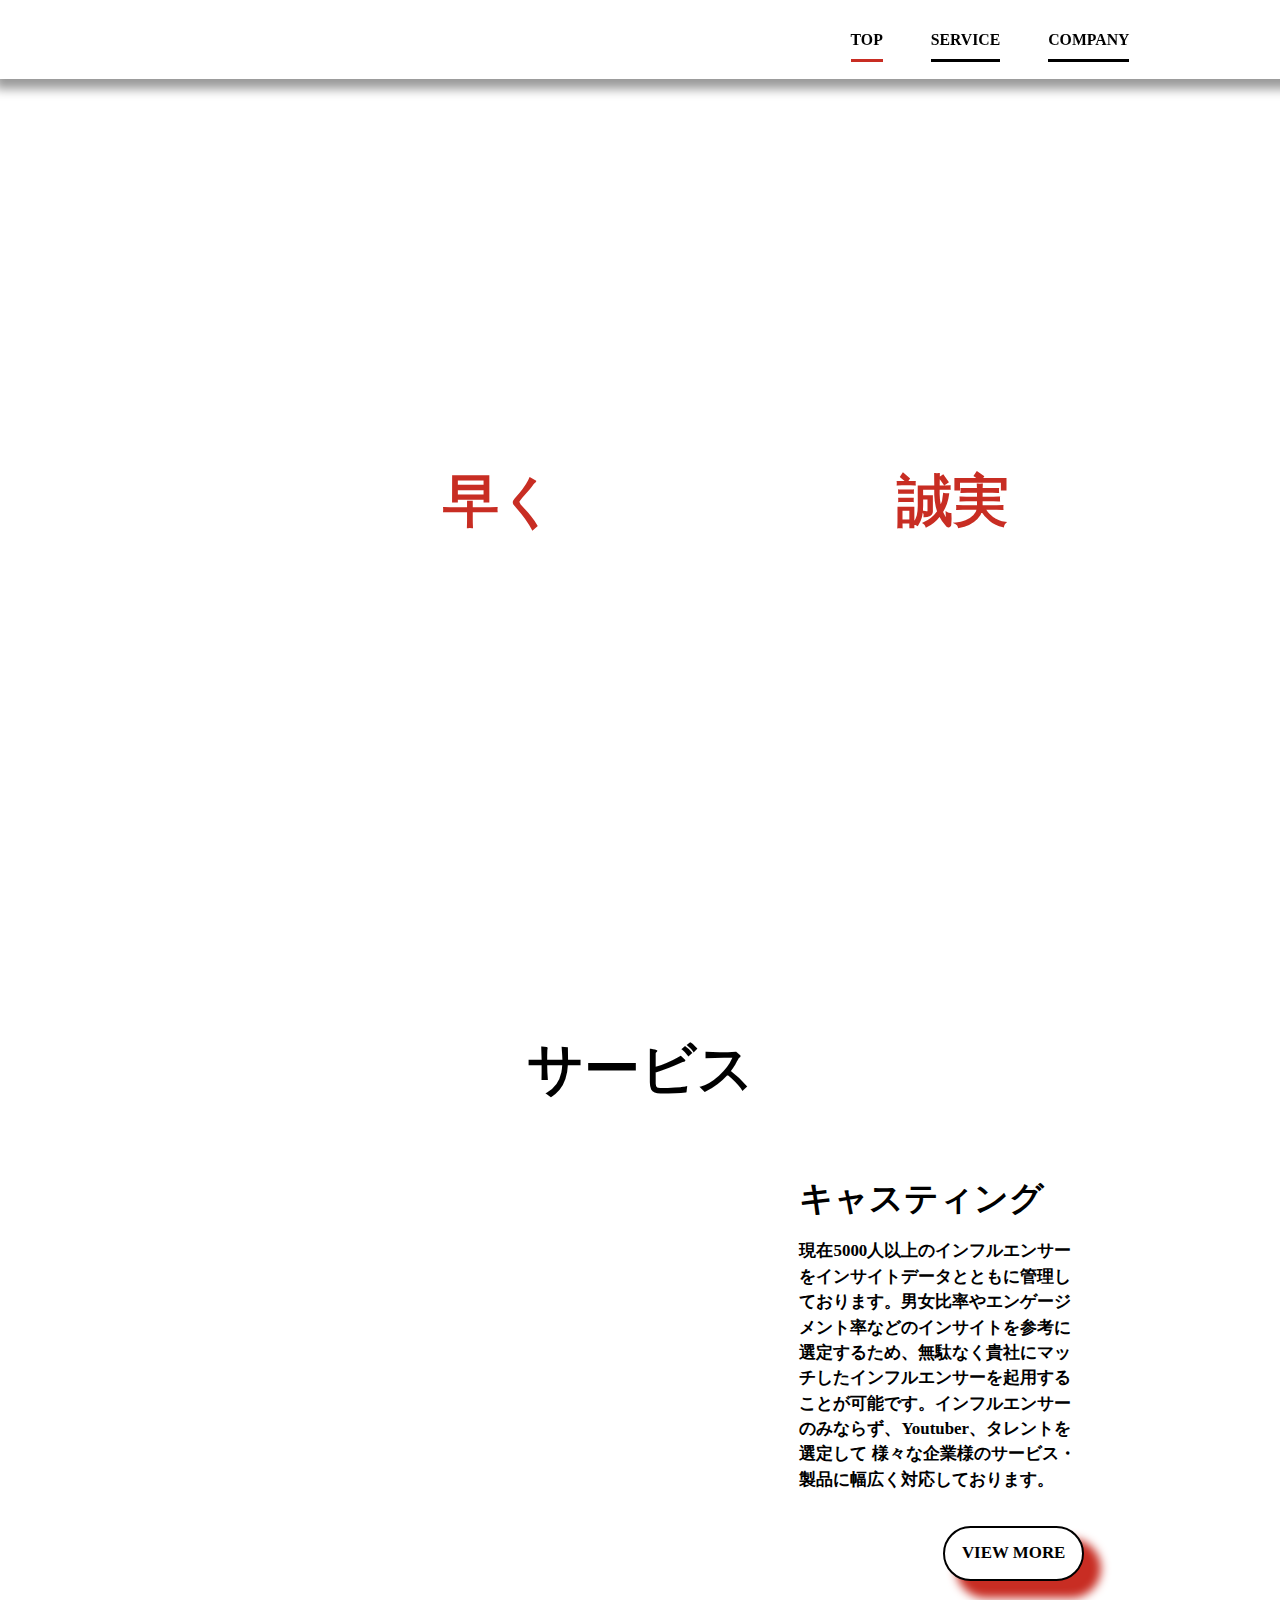
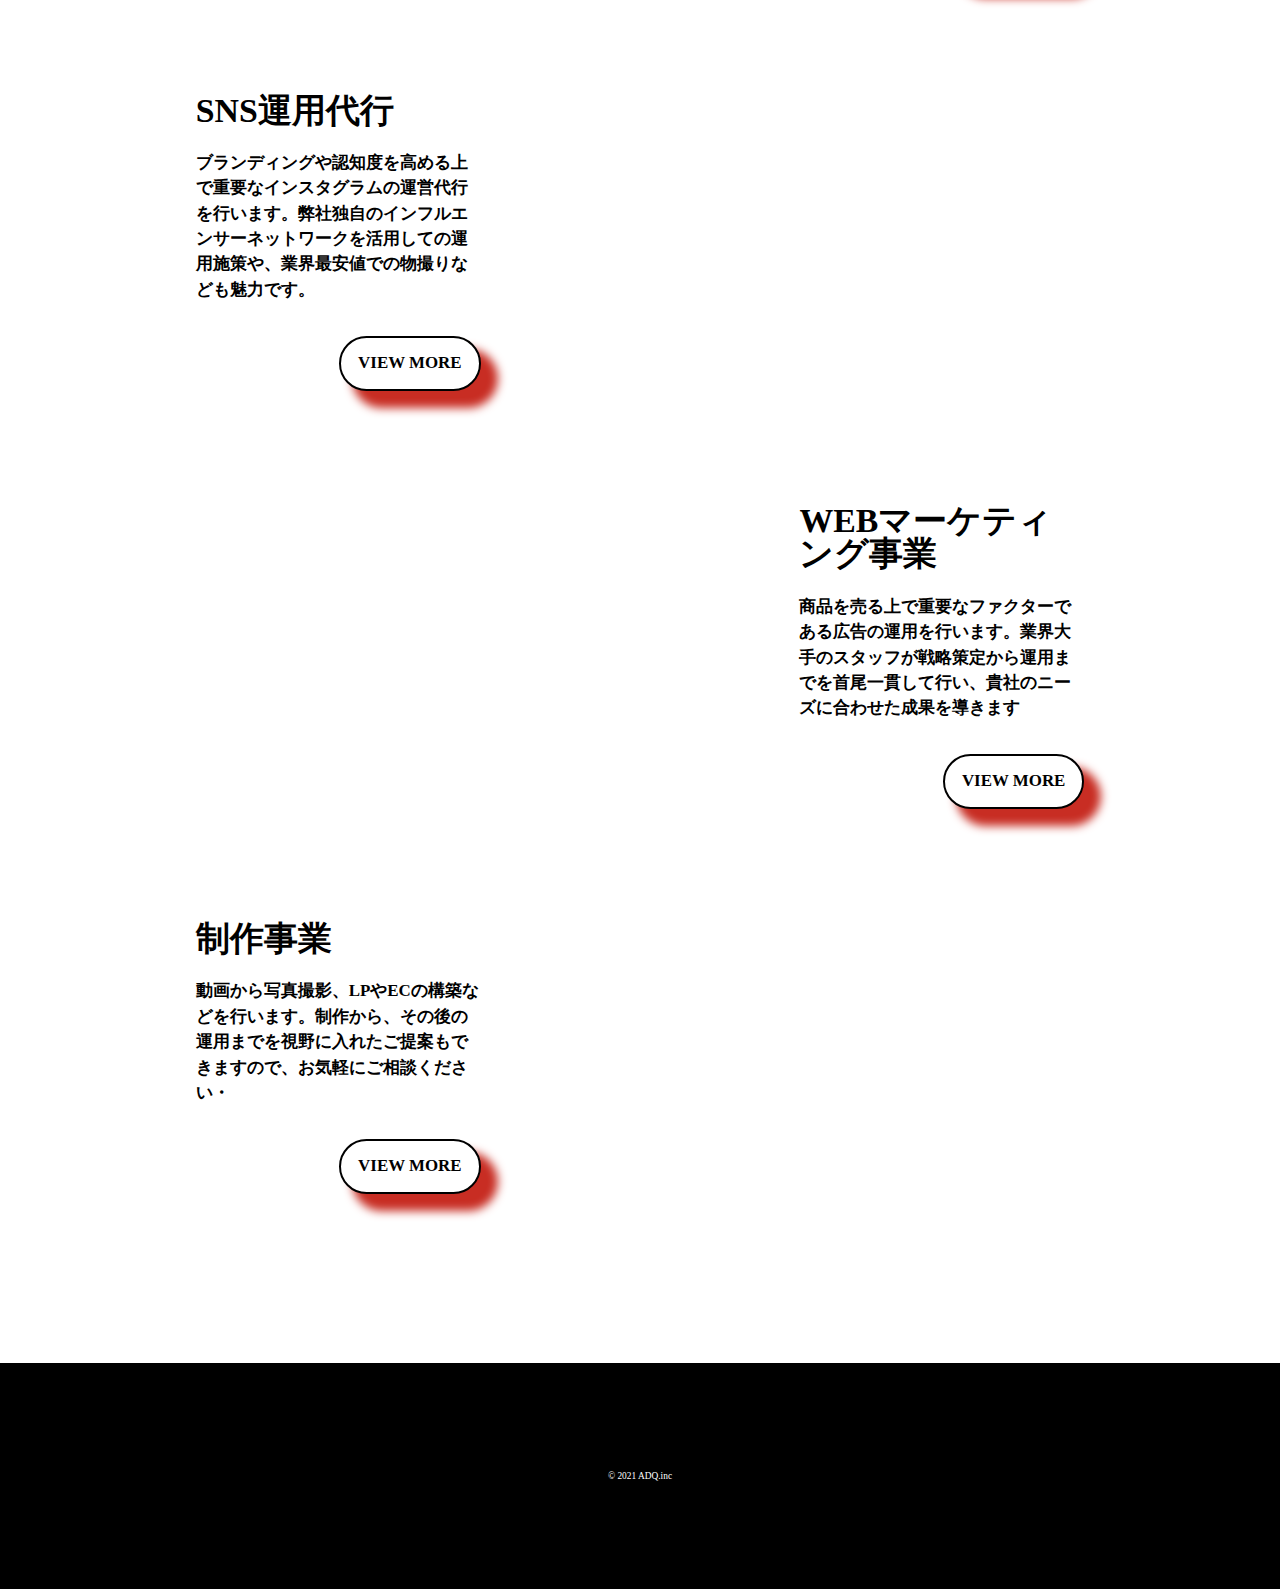
==== layout/index.html @ 3f6ce28a "Add .css file" ====
<!DOCTYPE html>
<html lang="ja">

<head>
  <meta charset="UTF-8">
  <meta name="viewport" content="width=device-width, initial-scale=1.0">
  <title>ADQ.inc</title>
  <link rel="stylesheet" href="../css/Normalize.css">
  <link rel="stylesheet" href="../css/base.css">
  <link rel="stylesheet" href="../css/marker-animation.css">
  <link rel="stylesheet" href="../css/header.css">
  <link rel="stylesheet" href="../css/footer.css">
  <link rel="stylesheet" href="../css/test-styles.css">
  <link href="https://use.fontawesome.com/releases/v5.6.1/css/all.css" rel="stylesheet">
  <script src="https://ajax.googleapis.com/ajax/libs/jquery/1.11.0/jquery.min.js"></script>
  <script src="../js/main.js"></script>
</head>

<body>
  <header>
    <div class="container">
      <a href="#" class="logo">
        <img src="../img/header-logo.jpg" alt="">
      </a>
      <nav class="header-nav">
        <li><a class="now-page" href="">TOP</a></li>
        <li class="dropdown-btn">
          <a href="#service-wrapper">SERVICE</a>
        </li>
        <li><a href="">COMPANY</a></li>
      </nav>
    </div>
  </header>

  <main>
    <!-- トップビュー -->
    <div class="top-view">
      <div class="top-container">
        <video autoplay playsinline autoplay loop muted poster="img/sample.png">
          <source src="../video/sample.mp4" type="video/mp4" />
          <img src="../img/sample.png">
        </video>
        <div class="ttls">
          <h1 class="ttl">どこよりも<span class="emphasis">早く</span>、どこよりも<span class="emphasis">誠実</span>に。</h1>
          <p class="sub-ttl">ハイクオリティなサービスを世界一丁寧に。</p>
        </div>
      </div>
    </div>

    <div id="service-wrapper" class="service-wrapper">
      <!-- サービスタイトル -->
      <div class="service-ttl-wrapper">
        <div class="container">
          <h1 class="service-ttl marker-animation">サービス</h1>
        </div>
      </div>

      <!-- キャスティング -->
      <section id="casting" class="service odd casting">
        <div class="container">
          <div class="content">
            <img class="content-left" src="../img/sample.png" alt="">
            <div class="content-right">
              <h2 class="ttl marker-animation">キャスティング</h2>
              <p class="description">
                現在5000人以上のインフルエンサーをインサイトデータとともに管理しております。男女比率やエンゲージメント率などのインサイトを参考に選定するため、無駄なく貴社にマッチしたインフルエンサーを起用することが可能です。インフルエンサーのみならず、Youtuber、タレントを選定して
                様々な企業様のサービス・製品に幅広く対応しております。</p>
              <a class="btn" href="#">VIEW MORE</a>
            </div>
          </div>
        </div>
      </section>

      <!-- SNS運用代行 -->
      <section id="sns" class="service even sns">
        <div class="container">
          <div class="content">
            <img class="content-left" src="../img/sample.png" alt="">
            <div class="content-right">
              <h2 class="ttl marker-animation">SNS運用代行</h2>
              <p class="description">
                ブランディングや認知度を高める上で重要なインスタグラムの運営代行を行います。弊社独自のインフルエンサーネットワークを活用しての運用施策や、業界最安値での物撮りなども魅力です。</p>
              <a class="btn" href="#">VIEW MORE</a>
            </div>
          </div>
        </div>
      </section>

      <!-- 広告運用 -->
      <section id="advertising-operation" class="service odd advertising-operation">
        <div class="container">
          <div class="content">
            <img class="content-left" src="../img/sample.png" alt="">
            <div class="content-right">
              <h2 class="ttl marker-animation">WEBマーケティング事業</h2>
              <p class="description">商品を売る上で重要なファクターである広告の運用を行います。業界大手のスタッフが戦略策定から運用までを首尾一貫して行い、貴社のニーズに合わせた成果を導きます</p>
              <a class="btn" href="#">VIEW MORE</a>
            </div>
          </div>
        </div>
      </section>

      <!-- 広告制作事業 -->
      <section id="advertising-production" class="service even advertising-production">
        <div class="container">
          <div class="content">
            <img class="content-left" src="../img/sample.png" alt="">
            <div class="content-right">
              <h2 class="ttl marker-animation">制作事業</h2>
              <p class="description">
                動画から写真撮影、LPやECの構築などを行います。制作から、その後の運用までを視野に入れたご提案もできますので、お気軽にご相談ください・</p>
              <a class="btn" href="#">VIEW MORE</a>
            </div>
          </div>
        </div>
      </section>
    </div>

  </main>
  <footer>
    <div class="wrapper">
      <p><small>&copy; 2021 ADQ.inc</small></p>
    </div>
  </footer>
</body>

</html>
---- css/base.css ----
@charset "utf-8";

:root {
  --header-shadow: rgba(0,0,0,0.4);
  --font-color-1: #000;
  --font-color-2: #fff;
  --main-color: rgb(200,45,35);
  --main-background-color: #fce2b1;
  /* --base-color: #000; */
  --base-color: #fff;
  font-size: 70.5%;
}

html { box-sizing: border-box; }

*, *:before, *:after { box-sizing: inherit; }

* {
  margin: 0;
  padding: 0;
  line-height: 100%;
  border: none;
}

body {
  font-family: 'IM Fell DW Pica SC', serif;
}

.container{
  width: 80%;
  margin: 0 auto;
}
---- css/marker-animation.css ----
/* アニメーション */
.marker-animation.active{
  background-position: -100% 1.3em;
}

.marker-animation {
  background-image: -webkit-linear-gradient(left, transparent 50%, rgb(200,45,35) 50%);
  background-image: -moz-linear-gradient(left, transparent 50%, rgb(200,45,35) 50%);
  background-image: -ms-linear-gradient(left, transparent 50%, rgb(200,45,35) 50%);
  background-image: -o-linear-gradient(left, transparent 50%, rgb(200,45,35) 50%);
  background-image: linear-gradient(left, transparent 50%, rgb(200,45,35) 50%);
  background-repeat: repeat-x;
  background-size: 200% .2em;
  background-position: 0 1.3em;
  transition: all 0.7s ease-in-out 0.7s;
}
---- css/header.css ----
/* ヘッダー */
header{
  width:100%;
  position: fixed;
  z-index: 100;
  top: 0;
  left: 0;
  background-color: var(--base-color);
  box-shadow: 5px 0 10px 10px var(--header-shadow);
}

header > .container{
  height:7rem;
  display:flex;
  justify-content: space-between;
  align-items:center;
}

/* ロゴ */
.logo img{
  height: 5rem;
}

/* ヘッダーナビ */
.header-nav li{
  display: inline-block;
  padding:0 2rem;
  list-style: none;
}

.header-nav a {
  display: inline-block;
  font-size: 1.4rem;
  color:var(--font-color-1);
  position: relative;
  text-decoration: none;
  line-height: 4rem;
  font-weight: bold;
}

.header-nav a::before {
  position: absolute;
  bottom: 0;
  left: 0;
  content: '';
  width: 100%;
  height: 3px;
  background: var(--font-color-1);
  transform: scale(1, 1);
  transform-origin: right top;
  transition: transform 0.3s;
}

.header-nav a:hover::before{
  transform: scale(0, 1);
  transform-origin: left top;
}

.header-nav a::after {
  position: absolute;
  bottom: 0;
  left: 0;
  content: '';
  width: 100%;
  height: 3px;
  background: var(--main-color);
  transform: scale(0, 1);
  transform-origin: right top;
  transition: transform 0.3s;
}

.header-nav a:hover::after{
  transform: scale(1, 1);
  transform-origin: left top;
}

a.now-page::before {
  background: var(--main-color);
}

a.now-page::after {
  background: var(--font-color-1);
}


.fa-angle-down {
  margin-left: 1rem;
}
---- css/footer.css ----
/* フッター */
footer{
  height: 20rem;
  background-color:var(--font-color-1);
  color:var(--font-color-2);
  -webkit-transform: translate3d(0,0,0);
}
footer > .wrapper{
  height: 100%;
  display: flex;
  flex-direction: column;
  justify-content: center;
  align-items: center;
}
---- css/test-styles.css ----
/* トップビュー */

.top-container {
  padding-top: 7rem;
  width: 100vw;
  height: 100vh;
}

.top-view video {
  position: fixed;
  z-index: -100;
  left: 0;
  top: 7rem;
  width: 100vw;
  height: 100vh;
  object-fit: cover;
 }

 .top-view .ttls{
  position: fixed;
  left: 0;
  top: 7rem;
  width: 100vw;
  height: 100vh;
  z-index: -99;
  display: flex;
  flex-direction: column;
  justify-content: center;
  align-items: center;
  text-align:center;
  margin: auto;
  color: var(--font-color-2);
}

.top-view .ttl {
  font-size: min(5.5vw,5rem);
  margin: 0 0 2rem;
 }

.top-view .ttl .emphasis {
  color: var(--main-color);
}

.top-view .sub-ttl{
  text-align: center;
  letter-spacing: 0.4vw;
  font-size: min(3.5vw,3rem);
}

/* サービス */
.service-wrapper {
  padding: 10rem 0;
  background-color: var(--base-color);
}
/* サービスタイトル */
.service-ttl-wrapper {
  background-color: var(--base-color);
}

.service-ttl-wrapper .container {
  display: flex;
  justify-content: center;
  align-items: center;
}

.service-ttl {
  color: var(--font-color-1);
  display: inline;
  font-size: 5rem;
  line-height: 10rem;
}

.service-ttl::after {
  position: absolute;
  top: 2.5rem;
  left: 0;
  content: '';
  width: 100%;
  height: 3px;
  background: var(--main-color);
}

/* コンテンツs */
.service {
  width: 100%;
  padding: 5rem;
  display: flex;
  flex-direction: column;
  justify-content: center;
  background-color: var(--base-color);
}

.service .container {
  display: flex;
  flex-direction: column;
  justify-content: space-evenly;
  align-items: center;
}

.service .content {
  display: flex;
  justify-content: center;
  align-items: center;
  width: 100%;
}

.odd .content {
  flex-direction: row;
}

.even .content {
  flex-direction: row-reverse;
}

.service .content-left {
  width: 55%;
  border-radius: 10px;
}

.service .content-right {
  height: 100%;
  width: 45%;
  display: flex;
  flex-direction: column;
  justify-content: center;
}

.odd .content-right {
  padding: 0 2rem 0 10rem;
}

.even .content-right {
  padding: 0 10rem 0 2rem;
}

.service .ttl {
  text-align: left;
  font-size: 3rem;
  color: var(--font-color-1);
  padding-bottom: 2rem;
}

.service .description {
  text-align: left;
  font-size: 1.5rem;
  font-weight: bold;
  line-height: 1.5;
  color: var(--font-color-1);
  padding-bottom: 3rem;
}

.service .btn {
  display: inline-block;
  border: 2px solid var(--font-color-1);
  border-radius: 5rem;
  background-color: var(--base-color);
  font-weight: bold;
  color: var(--font-color-1);
  line-height: 4.5rem;
  padding: 0 1.5rem;
  margin: 0 0 0 auto;
  font-size: 1.5rem;
  text-decoration: none;
  box-shadow: 15px 15px 10px 2px var(--main-color);
}

.effect-fade {
  opacity: 0;
  transform: translate(0, 45px);
  transition: all 300ms;
}

.effect-fade.effect-scroll {
  opacity: 1;
  transform: translate(0, 0);
}

@media screen and (max-width:780px) {
  :root {
  font-size: 72.5%;
  }

  .container{
    width: 85%;
  }

  .service-wrapper {
    padding: 5rem 0;
  }

  .service {
    padding: 0;
  }

  .service .content {
    flex-direction: column;
  }

  .service .content-left {
    width: 100%;
  }

  .service .content-right {
    width: 100%;
    padding: 5rem 0;
  }
}

@media screen and (max-width:450px) {
  :root {
    font-size: 55%;
  }

  .header-nav li{
    padding:0;
  }
}
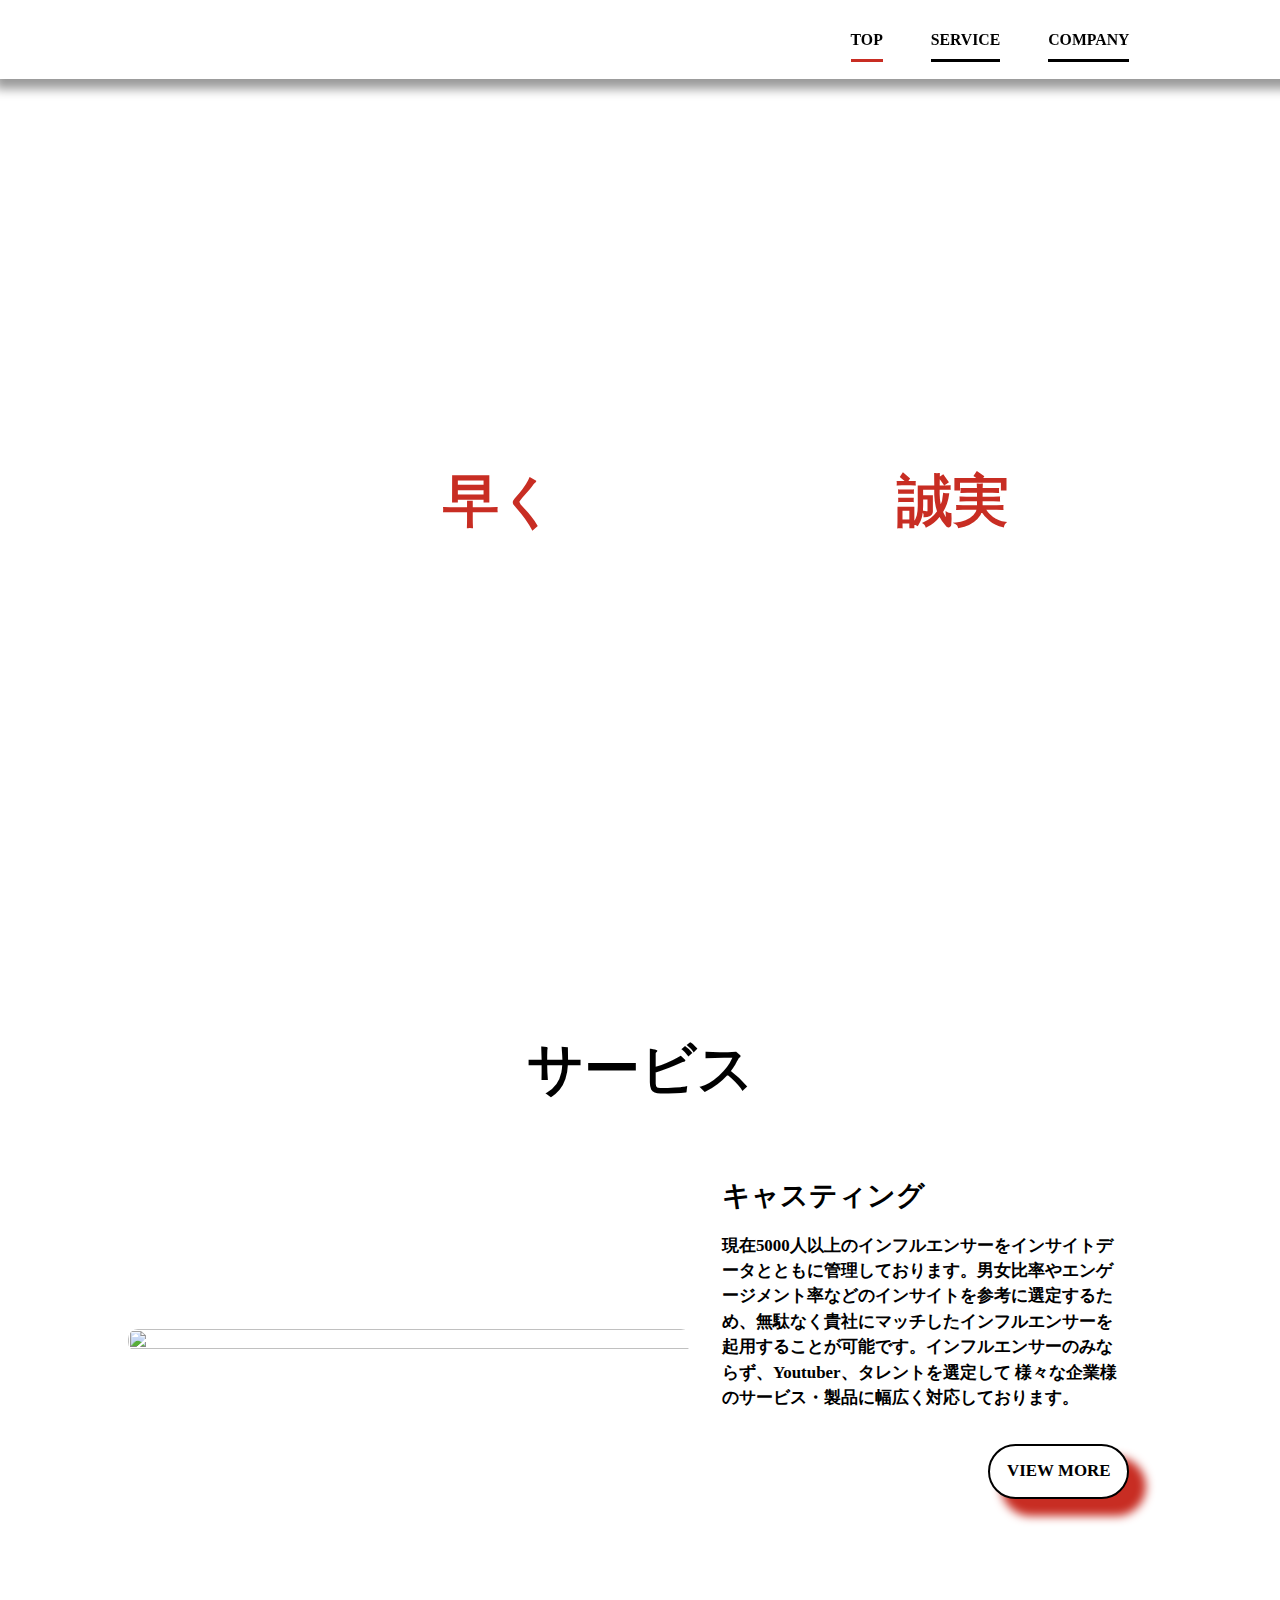
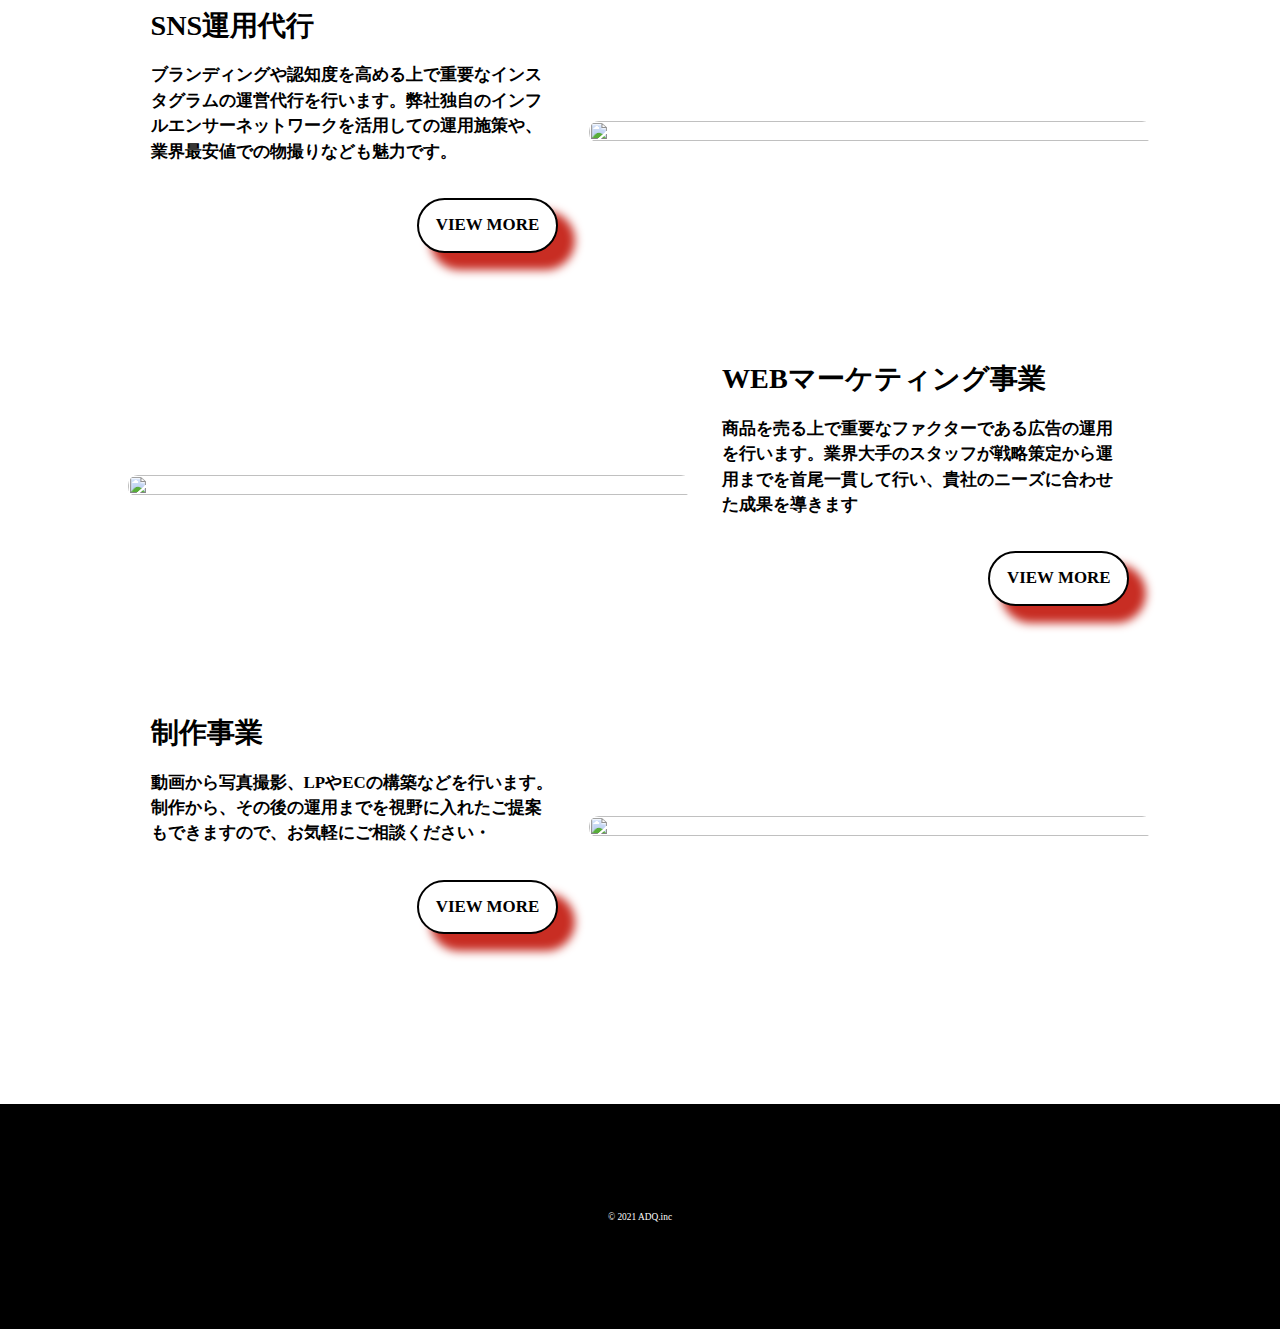
==== commit ff74b6d2: "Modified test-style.css" ====
--- a/layout/index.html
+++ b/layout/index.html
@@ -10,7 +10,7 @@
   <link rel="stylesheet" href="../css/marker-animation.css">
   <link rel="stylesheet" href="../css/header.css">
   <link rel="stylesheet" href="../css/footer.css">
-  <link rel="stylesheet" href="../css/test-styles.css">
+  <link rel="stylesheet" href="../css/top.css">
   <link href="https://use.fontawesome.com/releases/v5.6.1/css/all.css" rel="stylesheet">
   <script src="https://ajax.googleapis.com/ajax/libs/jquery/1.11.0/jquery.min.js"></script>
   <script src="../js/main.js"></script>
@@ -36,7 +36,7 @@
     <!-- トップビュー -->
     <div class="top-view">
       <div class="top-container">
-        <video autoplay playsinline autoplay loop muted poster="img/sample.png">
+        <video autoplay playsinline loop muted poster="img/sample.png">
           <source src="../video/sample.mp4" type="video/mp4" />
           <img src="../img/sample.png">
         </video>
--- a/css/base.css
+++ b/css/base.css
@@ -29,4 +29,23 @@
 .container{
   width: 80%;
   margin: 0 auto;
+}
+
+@media screen and (max-width:960px) {
+
+  :root {
+  font-size: 72.5%;
+  }
+
+  .container{
+    width: 85%;
+  }
+}
+
+
+@media screen and (max-width:520px) {
+
+  :root {
+    font-size: 45%;
+  }
 }--- a/css/header.css
+++ b/css/header.css
@@ -85,4 +85,10 @@
 
 .fa-angle-down {
   margin-left: 1rem;
+}
+
+@media screen and (max-width:520px) {
+  .header-nav li{
+    padding:0;
+  }
 }--- a/css/footer.css
+++ b/css/footer.css
@@ -3,7 +3,7 @@
   height: 20rem;
   background-color:var(--font-color-1);
   color:var(--font-color-2);
-  -webkit-transform: translate3d(0,0,0);
+  transform: translate3d(0,0,0);
 }
 footer > .wrapper{
   height: 100%;
--- a/css/top.css
+++ b/css/top.css
@@ -0,0 +1,204 @@
+/* トップビュー */
+
+.top-container {
+  padding-top: 7rem;
+  width: 100vw;
+  height: 100vh;
+}
+
+.top-view video {
+  position: fixed;
+  z-index: -100;
+  left: 0;
+  top: 7rem;
+  width: 100vw;
+  height: 100vh;
+  object-fit: cover;
+ }
+
+ .top-view .ttls{
+  position: fixed;
+  left: 0;
+  top: 7rem;
+  width: 100vw;
+  height: 100vh;
+  z-index: -99;
+  display: flex;
+  flex-direction: column;
+  justify-content: center;
+  align-items: center;
+  text-align:center;
+  margin: auto;
+  color: var(--font-color-2);
+}
+
+.top-view .ttl {
+  font-size: min(5.5vw,5rem);
+  margin: 0 0 2rem;
+ }
+
+.top-view .ttl .emphasis {
+  color: var(--main-color);
+}
+
+.top-view .sub-ttl{
+  text-align: center;
+  letter-spacing: 0.4vw;
+  font-size: min(3.5vw,3rem);
+}
+
+/* サービス */
+.service-wrapper {
+  padding: 10rem 0;
+  background-color: var(--base-color);
+}
+/* サービスタイトル */
+.service-ttl-wrapper {
+  background-color: var(--base-color);
+}
+
+.service-ttl-wrapper .container {
+  display: flex;
+  justify-content: center;
+  align-items: center;
+}
+
+.service-ttl {
+  color: var(--font-color-1);
+  display: inline;
+  font-size: 5rem;
+  line-height: 10rem;
+}
+
+.service-ttl::after {
+  position: absolute;
+  top: 2.5rem;
+  left: 0;
+  content: '';
+  width: 100%;
+  height: 3px;
+  background: var(--main-color);
+}
+
+/* サービスコンテンツs */
+.service {
+  width: 100%;
+  padding: 5rem 0;
+  display: flex;
+  flex-direction: column;
+  justify-content: center;
+  background-color: var(--base-color);
+}
+
+.service .container {
+  display: flex;
+  flex-direction: column;
+  justify-content: space-evenly;
+  align-items: center;
+}
+
+.service .content {
+  display: flex;
+  justify-content: center;
+  align-items: center;
+  width: 100%;
+}
+
+.odd .content {
+  flex-direction: row;
+}
+
+.even .content {
+  flex-direction: row-reverse;
+}
+
+.service .content-left {
+  height: 100%;
+  width: 60rem;
+  max-width: 55%;
+  border-radius: 10px;
+}
+
+.service .content-right {
+  height: 100%;
+  width: 45%;
+  display: flex;
+  flex-direction: column;
+  justify-content: center;
+}
+
+.odd .content-right {
+  padding: 0 2rem 0 10rem;
+  padding-left: max(3%);
+}
+
+.even .content-right {
+  padding: 0 10rem 0 2rem;
+  padding-right: max(3%);
+}
+
+.service .ttl {
+  text-align: left;
+  font-size: 2.5rem;
+  color: var(--font-color-1);
+  padding-bottom: 2rem;
+}
+
+.service .description {
+  text-align: left;
+  font-size: 1.5rem;
+  font-weight: bold;
+  line-height: 1.5;
+  color: var(--font-color-1);
+  padding-bottom: 3rem;
+}
+
+.service .btn {
+  display: inline-block;
+  border: 2px solid var(--font-color-1);
+  border-radius: 5rem;
+  background-color: var(--base-color);
+  font-weight: bold;
+  color: var(--font-color-1);
+  line-height: 4.5rem;
+  padding: 0 1.5rem;
+  margin: 0 0 0 auto;
+  font-size: 1.5rem;
+  text-decoration: none;
+  box-shadow: 15px 15px 10px 2px var(--main-color);
+}
+
+.effect-fade {
+  opacity: 0;
+  transform: translate(0, 45px);
+  transition: all 300ms;
+}
+
+.effect-fade.effect-scroll {
+  opacity: 1;
+  transform: translate(0, 0);
+}
+
+@media screen and (max-width:1000px) {
+
+  .service-wrapper {
+    padding: 5rem 0;
+  }
+
+  .service {
+    padding: 0;
+  }
+
+  .service .content {
+    flex-direction: column;
+  }
+
+  .service .content-left {
+    width: 100%;
+  }
+
+  .service .content-right {
+    width: 100%;
+    padding: 5rem 0;
+  }
+}
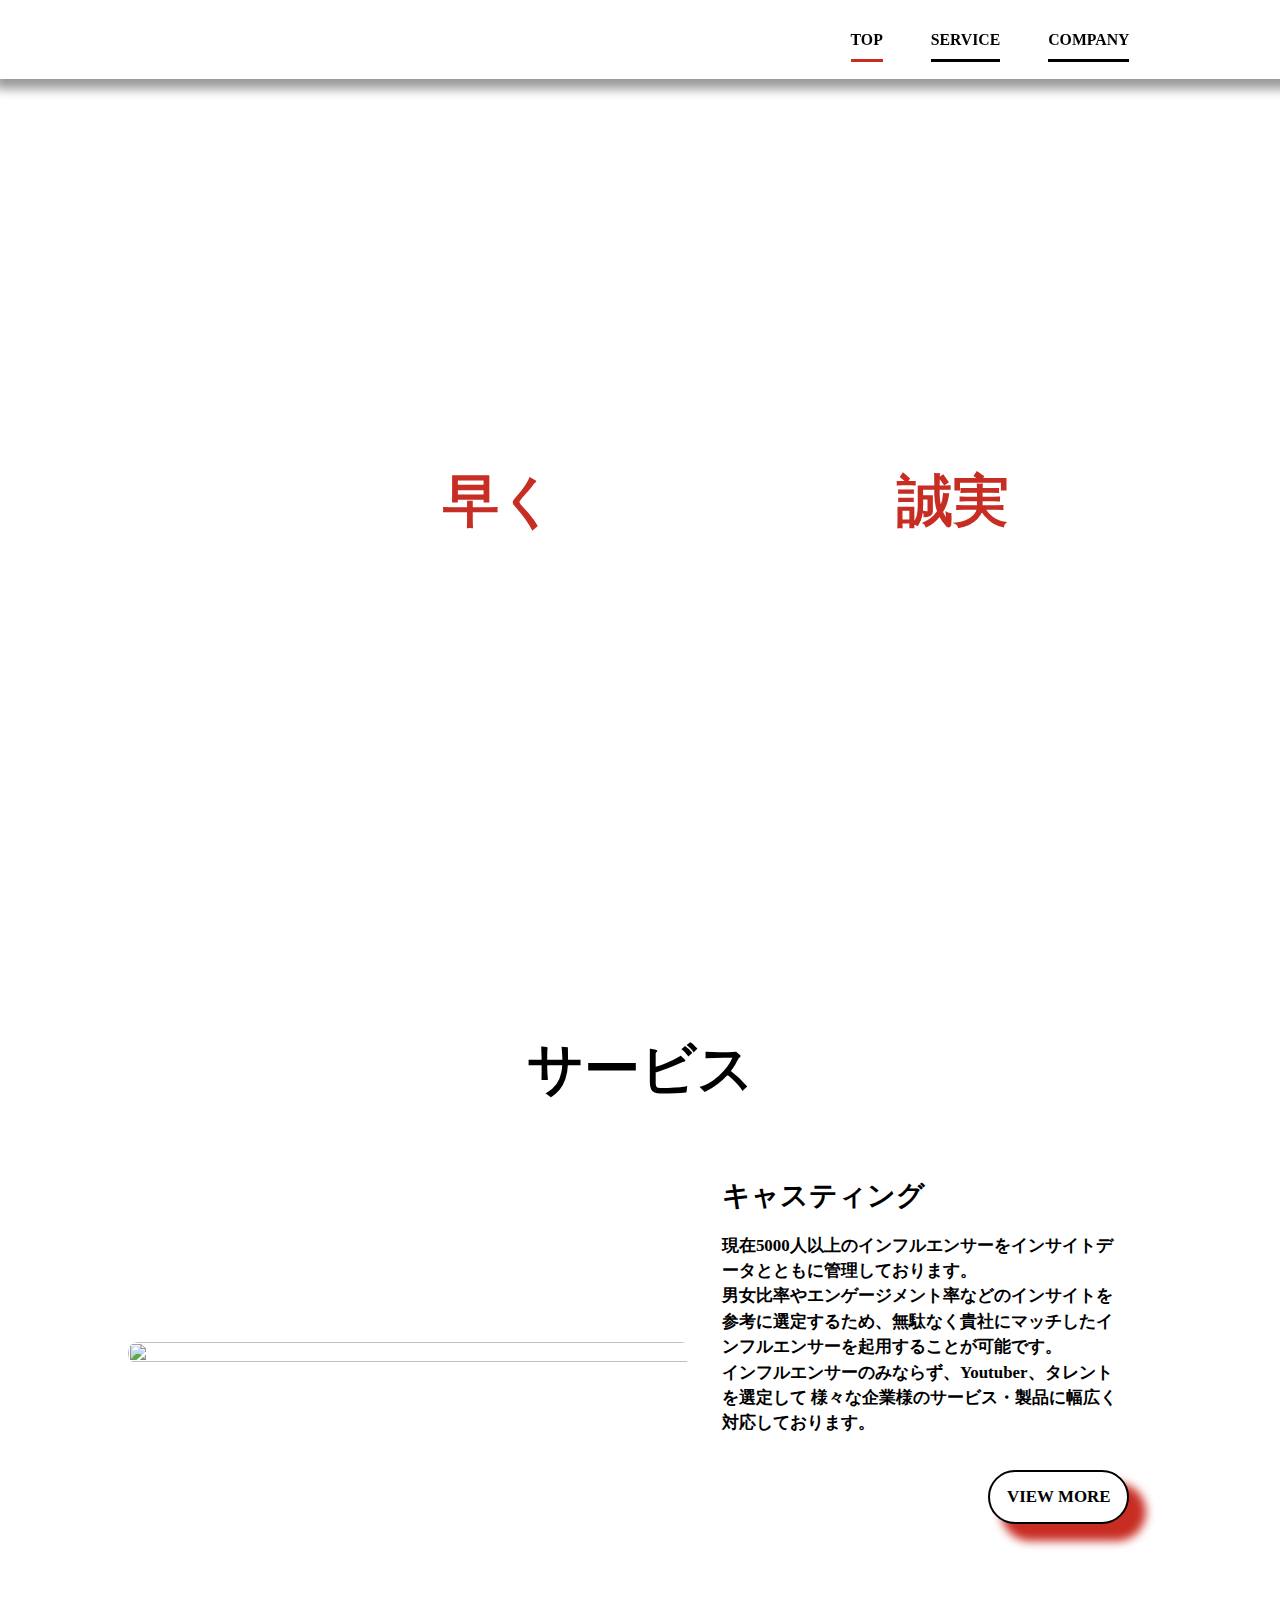
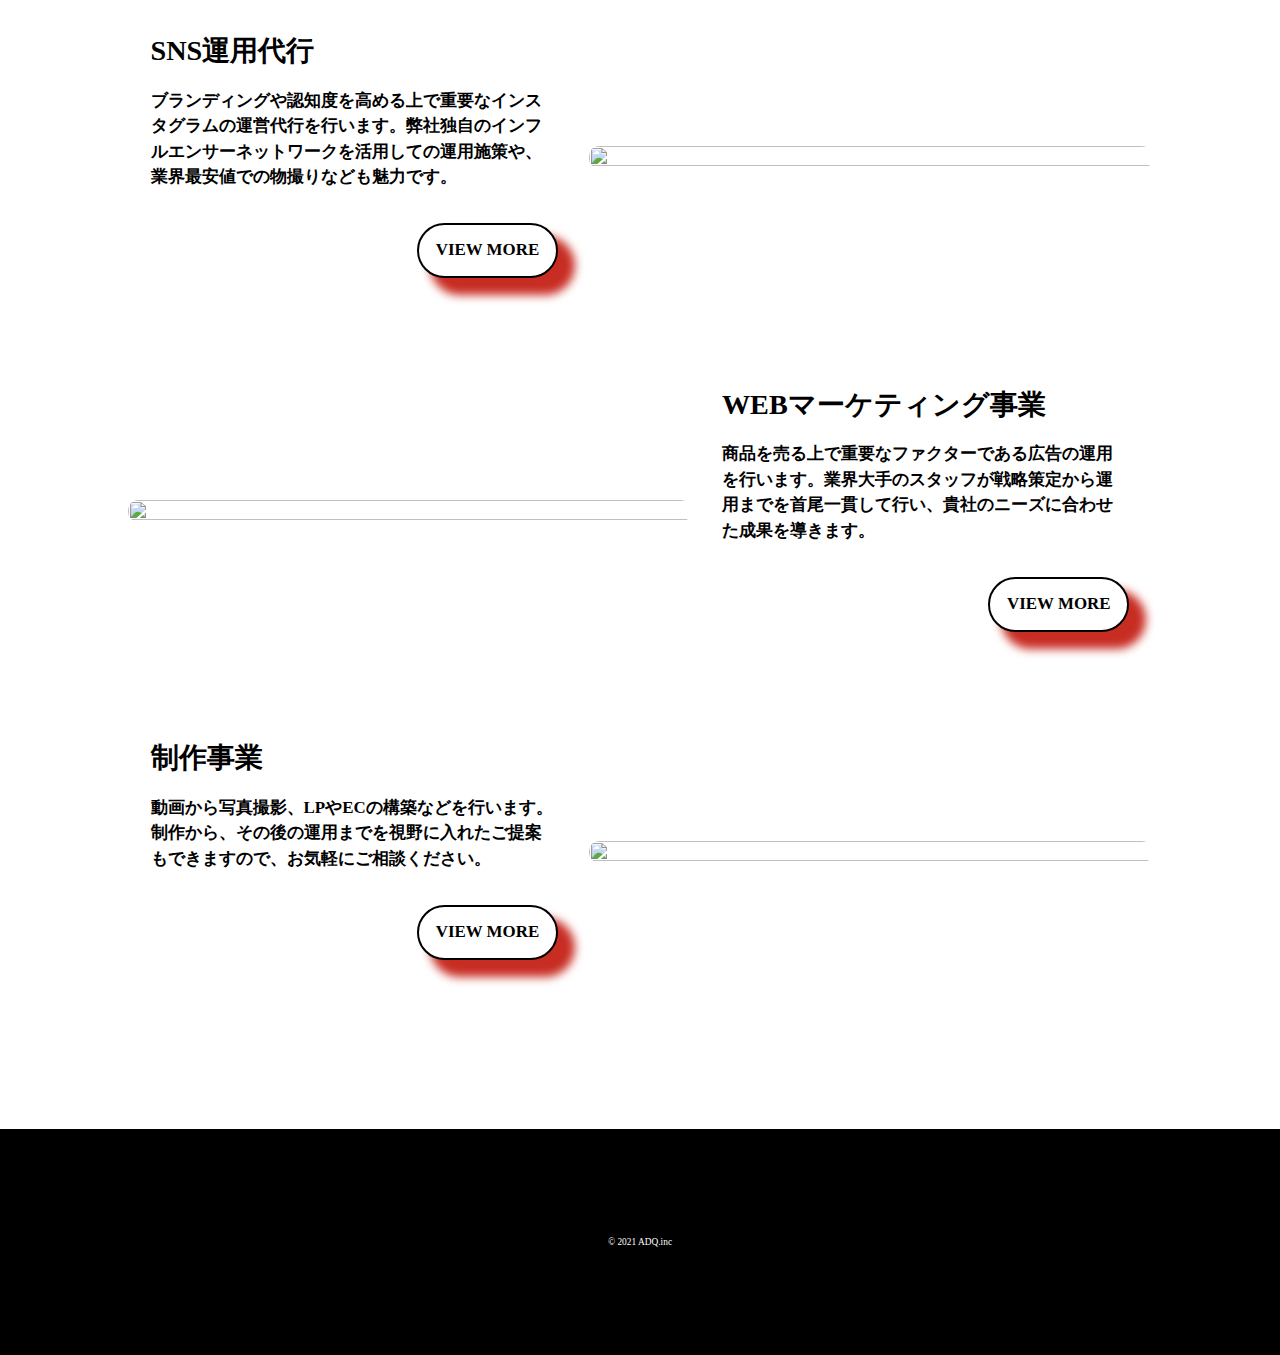
==== commit c36dcb11: "Modified test-style.css" ====
--- a/layout/index.html
+++ b/layout/index.html
@@ -19,15 +19,13 @@
 <body>
   <header>
     <div class="container">
-      <a href="#" class="logo">
+      <a href="index.html" class="logo">
         <img src="../img/header-logo.jpg" alt="">
       </a>
       <nav class="header-nav">
-        <li><a class="now-page" href="">TOP</a></li>
-        <li class="dropdown-btn">
-          <a href="#service-wrapper">SERVICE</a>
-        </li>
-        <li><a href="">COMPANY</a></li>
+        <li><a class="now-page" href="index.html">TOP</a></li>
+        <li><a href="index.html#service-wrapper">SERVICE</a></li>
+        <li><a href="company.html#company">COMPANY</a></li>
       </nav>
     </div>
   </header>
@@ -63,7 +61,7 @@
             <div class="content-right">
               <h2 class="ttl marker-animation">キャスティング</h2>
               <p class="description">
-                現在5000人以上のインフルエンサーをインサイトデータとともに管理しております。男女比率やエンゲージメント率などのインサイトを参考に選定するため、無駄なく貴社にマッチしたインフルエンサーを起用することが可能です。インフルエンサーのみならず、Youtuber、タレントを選定して
+                現在5000人以上のインフルエンサーをインサイトデータとともに管理しております。<br>男女比率やエンゲージメント率などのインサイトを参考に選定するため、無駄なく貴社にマッチしたインフルエンサーを起用することが可能です。<br>インフルエンサーのみならず、Youtuber、タレントを選定して
                 様々な企業様のサービス・製品に幅広く対応しております。</p>
               <a class="btn" href="#">VIEW MORE</a>
             </div>
@@ -93,7 +91,7 @@
             <img class="content-left" src="../img/sample.png" alt="">
             <div class="content-right">
               <h2 class="ttl marker-animation">WEBマーケティング事業</h2>
-              <p class="description">商品を売る上で重要なファクターである広告の運用を行います。業界大手のスタッフが戦略策定から運用までを首尾一貫して行い、貴社のニーズに合わせた成果を導きます</p>
+              <p class="description">商品を売る上で重要なファクターである広告の運用を行います。業界大手のスタッフが戦略策定から運用までを首尾一貫して行い、貴社のニーズに合わせた成果を導きます。</p>
               <a class="btn" href="#">VIEW MORE</a>
             </div>
           </div>
@@ -108,7 +106,7 @@
             <div class="content-right">
               <h2 class="ttl marker-animation">制作事業</h2>
               <p class="description">
-                動画から写真撮影、LPやECの構築などを行います。制作から、その後の運用までを視野に入れたご提案もできますので、お気軽にご相談ください・</p>
+                動画から写真撮影、LPやECの構築などを行います。制作から、その後の運用までを視野に入れたご提案もできますので、お気軽にご相談ください。</p>
               <a class="btn" href="#">VIEW MORE</a>
             </div>
           </div>
--- a/css/base.css
+++ b/css/base.css
@@ -6,7 +6,6 @@
   --font-color-2: #fff;
   --main-color: rgb(200,45,35);
   --main-background-color: #fce2b1;
-  /* --base-color: #000; */
   --base-color: #fff;
   font-size: 70.5%;
 }
--- a/css/header.css
+++ b/css/header.css
@@ -89,6 +89,6 @@
 
 @media screen and (max-width:520px) {
   .header-nav li{
-    padding:0;
+    padding:0.5rem;
   }
 }